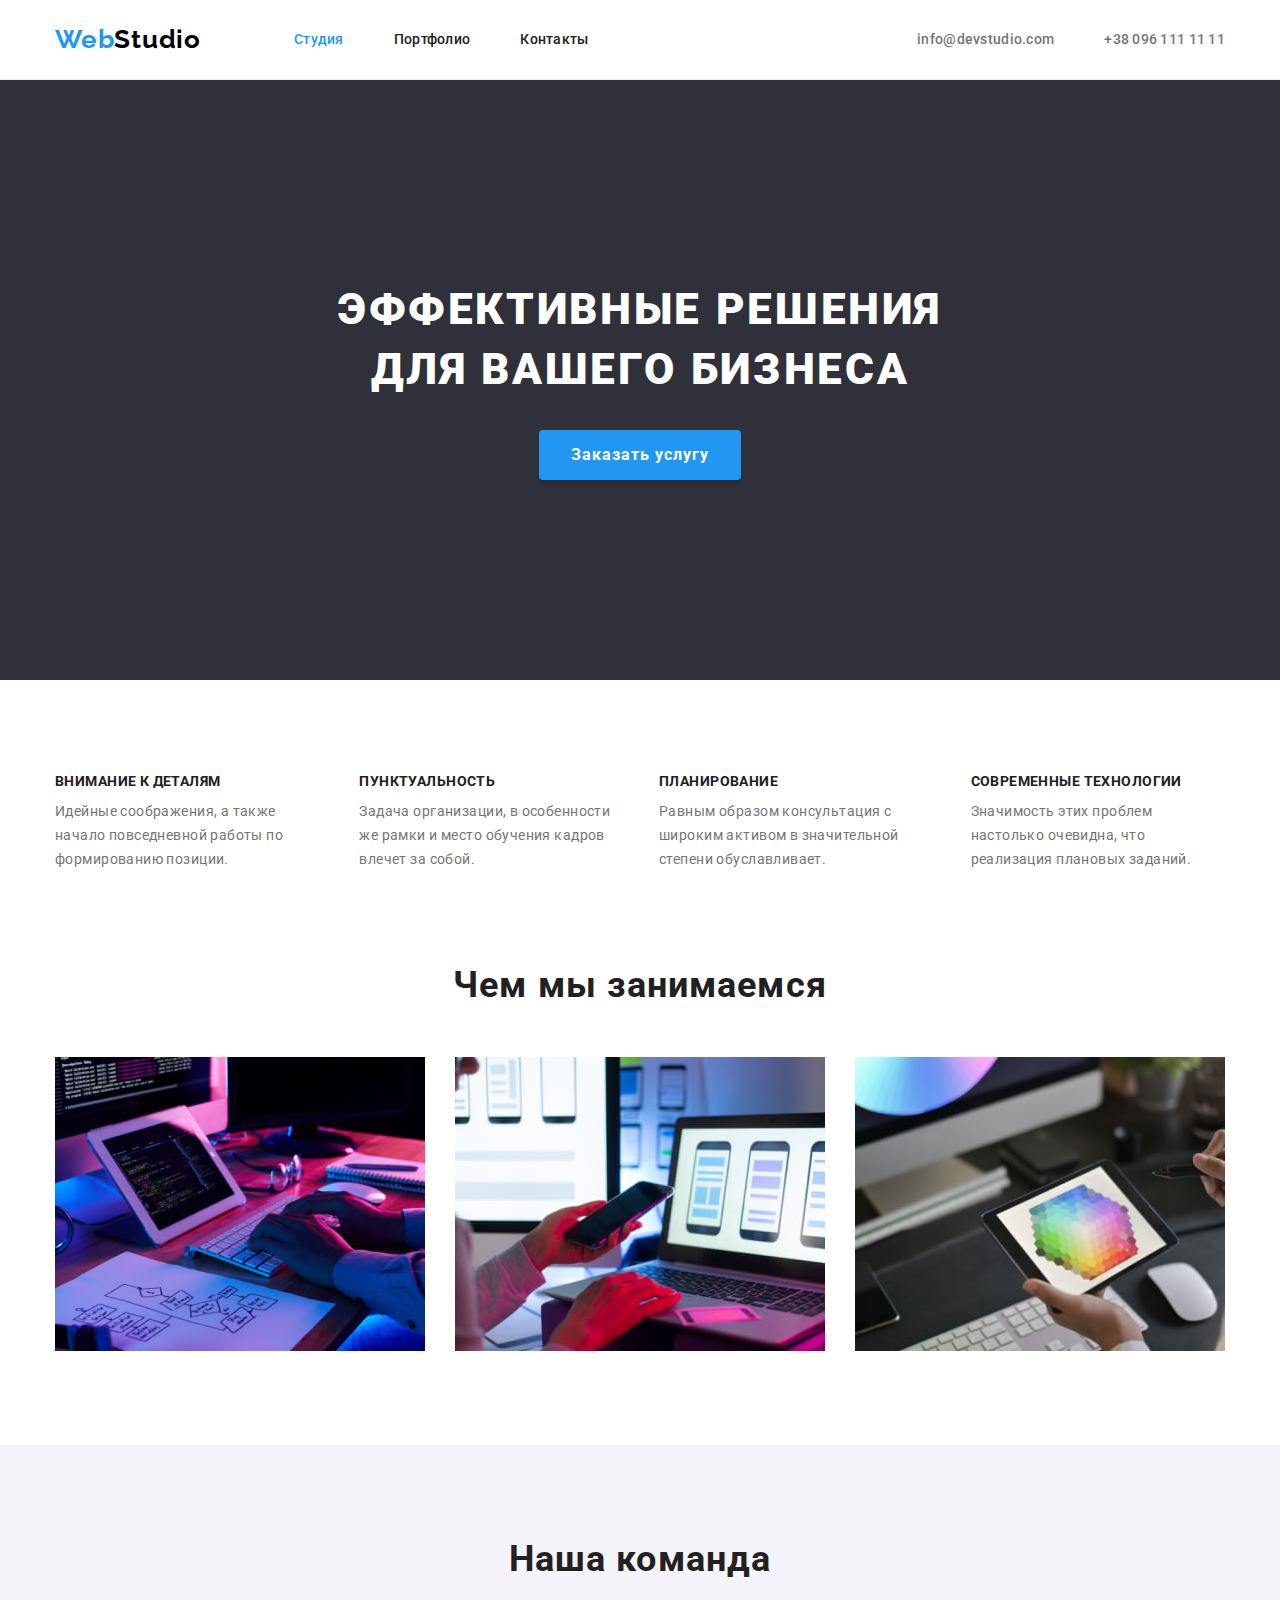
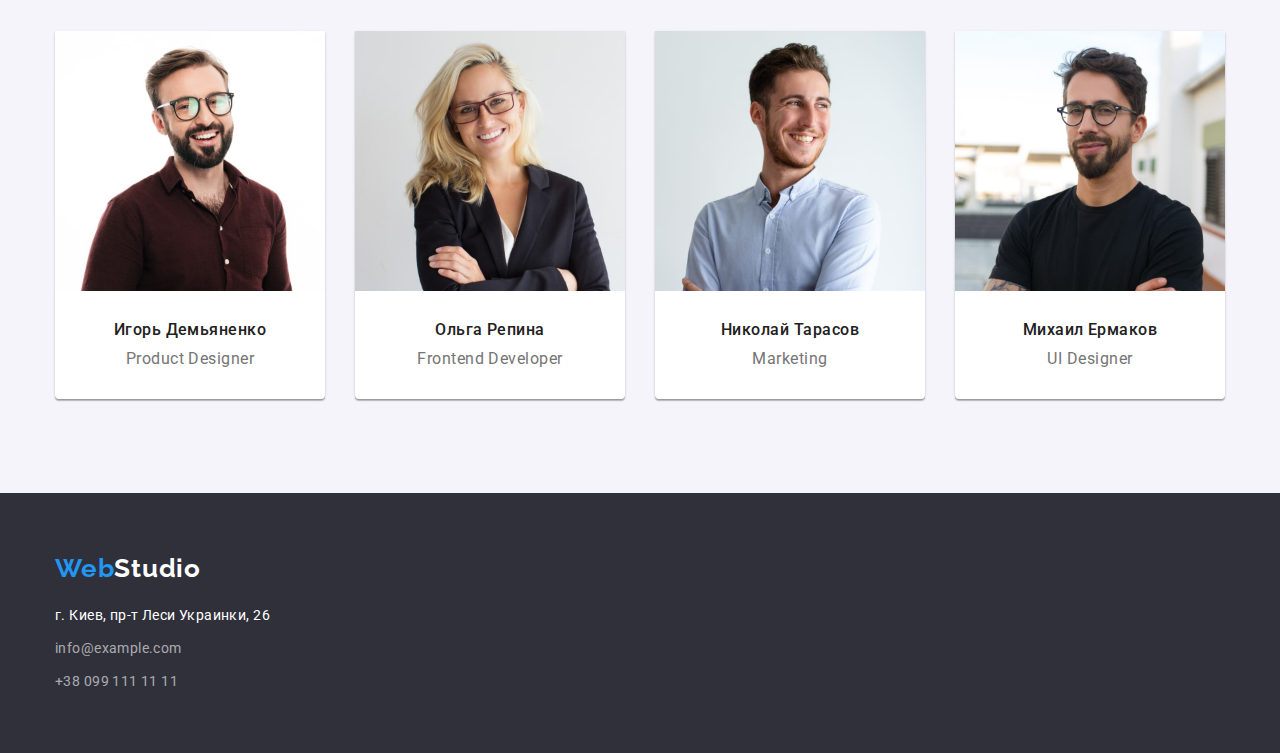
==== index.html @ 8a4f0a99 "fixed html" ====
<!DOCTYPE html>
<html lang="ru">

<head>
    <meta charset="UTF-8">
    <meta http-equiv="X-UA-Compatible" content="IE=edge">
    <meta name="viewport" content="width=device-width, initial-scale=1.0">
    <title>Web Studio</title>
    <link rel="preconnect" href="https://fonts.googleapis.com">
    <link rel="preconnect" href="https://fonts.gstatic.com" crossorigin>
    <link href="https://fonts.googleapis.com/css2?family=Raleway:wght@700&family=Roboto:wght@400;500;700;900&display=swap"
        rel="stylesheet">
    <link rel="stylesheet" href="https://cdn.jsdelivr.net/npm/modern-normalize@1.1.0/modern-normalize.min.css">
    <link rel="stylesheet" href="./css/styles.css">
</head>

<body>
   
    <header class="page-header">
        <div class="container page-header-container" >
            <a href="./index.html" class="link logo header-logo" lang="en">Web<span class="dark-logo">Studio</span></a>
            
            <nav class="nav">
                <ul class="nav-list list"  >
                    <li class="nav-item"><a class="link nav-link current" href="./index.html">Студия</a></li>
                    <li class="nav-item"><a class="link nav-link" href="./portfolio.html">Портфолио</a></li>
                    <li class="nav-item"><a class="link nav-link" href="">Контакты</a></li>
                </ul>
            </nav>
            <ul class="contacts-list list">
               <li class="contact-item"><a class="link connect-link header-mail" href="mailto:info@devstudio.com">info@devstudio.com</a></li>
               <li class="contact-item"><a class="link connect-link header-tel" href="tel:+380961111111">+38 096 111 11 11</a></li>
            </ul>
        </div>
    </header>

    <main>

        <section class="hero">
            <div class="container">
                <h1 class="hero-title">Эффективные решения для вашего бизнеса</h1>
                <button class="button primary-btn" type="button">Заказать услугу</button>
            </div>
        </section>

        <section class="section">
            <div class="container">
            <h2 class="section-title visually-hidden">Особенности</h2>
                <ul class="list feature-list">
                    <li class="feature-item">
                        <h3 class="feature-title">Внимание к деталям</h3>
                        <p class="feature-text">Идейные соображения, а также начало повседневной работы по формированию позиции.</p>
                    </li>
                    <li class="feature-item">
                        <h3 class="feature-title">Пунктуальность</h3>
                        <p class="feature-text">Задача организации, в особенности же рамки и место обучения кадров влечет за собой.</p>
                    </li>
                    <li class="feature-item">
                        <h3 class="feature-title">Планирование</h3>
                        <p class="feature-text">Равным образом консультация с широким активом в значительной степени обуславливает.</p>
                    </li>
                    <li class="feature-item">
                        <h3 class="feature-title">Современные технологии</h3>
                        <p class="feature-text">Значимость этих проблем настолько очевидна, что реализация плановых заданий.</p>
                    </li>
                </ul>
            </div>
        </section>

        <section class="section work-section">
            <div class="container">
                <h2 class="section-title work-title">Чем мы занимаемся</h2>
                <ul class="list work-list">
                    <li class="work-item"><img src="./images/work/box1.jpg" width="370" height="294" alt="Создаем проект"></li>
                    <li class="work-item"><img src="./images/work/box2.jpg" width="370" height="294" alt="Тестируем проект"></li>
                    <li class="work-item"><img src="./images/work/box3.jpg" width="370" height="294" alt="Изменяем проект"></li>
                </ul>
            </div>
        </section>

        <section class="section team-section">
            <div class="container">
                <h2 class="section-title general-team-title">Наша команда</h2>
                <ul class="list team-list">
                    <li class="team-item">
                        <img class="img-team" width="270" height="260" src="./images/team/img1.jpg" alt="Фото человека">
                        <div class="team-description">
                            <h3 class="team-title">Игорь Демьяненко</h3>
                            <p class="team-text">Product Designer</p>
                        </div>
                    </li>
                    <li class="team-item">
                        <img class="img-team" width="270" height="260" src="./images/team/img2.jpg" alt="Фото человека">
                        <div class="team-description">
                            <h3 class="team-title">Ольга Репина</h3>
                            <p class="team-text">Frontend Developer</p>
                        </div>
                    </li>
                    <li class="team-item">
                        <img class="img-team" width="270" height="260" src="./images/team/img3.jpg" alt="Фото человека">
                        <div class="team-description">
                            <h3 class="team-title">Николай Тарасов</h3>
                            <p class="team-text">Marketing</p>
                        </div>
                    </li>
                    <li class="team-item">
                        <img class="img-team" width="270" height="260" src="./images/team/img4.jpg" alt="Фото человека">
                        <div class="team-description">
                            <h3 class="team-title">Михаил Ермаков</h3>
                            <p class="team-text">UI Designer</p>
                        </div>
                    </li>
                </ul> 
            </div>
        </section>
    </main>

    <footer class="footer">
        <div class="container">
            <a href="./index.html" class="logo link">Web<span class="white-logo">Studio</span></a>
            <address class="address">
                <ul class="list address-list">
                    <li class="address-item"><a class="map link" target="_blank" rel="noopener noreferrer"  href="https://www.google.com.ua/maps/place/бул.+Леси+Украинки,+26,+Киев,+02000/@50.4265807,30.5361918,17z/data=!3m1!4b1!4m5!3m4!1s0x40d4cf0e033ecbe9:0x57a4dffefec77da0!8m2!3d50.4265807!4d30.5383858?hl=ru">г. Киев, пр-т Леси Украинки, 26</a></li>
                    <li class="address-item"><a class="contact-link link" href="mailto:info@example.com">info@example.com</a></li>
                    <li class="address-item"><a class="contact-link link" href="tel:+380991111111">+38 099 111 11 11</a></li>
                </ul>
            </address>
          </div> 
    </footer>

</body>

</html>
---- css/styles.css ----
/* палитра */
/* цвет основного текста #757575 */
/* вторичный цвет текста #212121 */
/* белый  #FFFFFF */
/* прозрачный белый rgba(255, 255, 255, 0.6) */
/* акцент #2196F3 */
/* акцент фона-темный #2F303A */
/* цвет фона серый #F5F4FA */
:root{
    --font-family:'Roboto', sans-serif;
    --font-family-secondary:'Raleway',sans-serif;

    --primary-text-color:#757575;
    --secondary-text-color:#212121;
    --white-color:#FFF;
    --transparent-text-color:rgba(255, 255, 255, 0.6);

    --accent-blue:#2196F3;
    --accent-dark:#000;

    --accent-bgc:#2F303A;
    --secondary-bgc:#F5F4FA;

    
}

h1,
h2,
h3,
h4,
p{
    margin-top: 0;
    margin-bottom: 0;
}

ul,
ol{
    margin-top: 0;
    margin-bottom: 0;
    padding-left: 0;
}
img{
    height: auto;
    max-width: 100%;
    display: block;
}

/* Common style */
body{
    color:var(--primary-text-color) ;
    background-color:var(--primary-bgc-color);
    font-family:var(--font-family);
    font-size: 14px;
    letter-spacing: 0.03em;
}
.visually-hidden {
    position: absolute;
    white-space: nowrap;
    width: 1px;
    height: 1px;
    overflow: hidden;
    border: 0;
    padding: 0;
    clip: rect(0 0 0 0);
    clip-path: inset(50%);
    margin: -1px;
}
.list{
    list-style: none;
}
.link{
    text-decoration: none;
    font-family: inherit;
    color:inherit;
}
.button{
    font-size: 16px;
    border: none;

    background-color: transparent;
    color: inherit;
    
    cursor: pointer;

    display: inline-block;


}
.section{
    padding-top: 94px;
    padding-bottom: 94px;
}
.section-title{
    font-weight: 700;
    font-size: 36px;
    line-height: 1.16;
    letter-spacing: 0.03em;
    text-align: center;

    color: var(--secondary-text-color);
}
.logo{
    font-family:var(--font-family-secondary) ;
    font-weight: 700;
    font-size: 26px;
    letter-spacing: 0.03em;
    line-height: 1.19;
    color: var(--accent-blue);
}
.container{
    width: 1200px;
    margin: 0 auto;
    padding-left: 15px;
    padding-right: 15px;

   
}

/* Header */
.page-header{
    padding-top: 24px;
    padding-bottom: 24px;
    border-bottom: 1px solid #ECECEC;
}
.page-header-container{
    display: flex;
    align-items: center;
}
.header-logo{
    margin-right: 93px;
}

.dark-logo{
    color: var(--accent-dark);
}


.nav-list {
    display: flex;
    align-items: center;
  
}
.nav-item:not(:last-child){
    margin-right: 50px;
}
.nav-link {
    font-weight: 500;
    line-height: 1.14;
    letter-spacing: 0.02em;
    color: var(--secondary-text-color);
}
.nav-link.current {
    color: var(--accent-blue);
}
.connect-link:hover,
.connect-link:focus,
.nav-link:hover,
.nav-link:focus,
.contact-link:hover,
.contact-link:focus,
.map:hover,
.map:focus{
    color: var(--accent-blue);
}
.contacts-list {
    display: flex;
    align-items: center;
    margin-left: auto;
    
}

.connect-link {
    font-weight: 500;
    line-height: 1.14;
    letter-spacing: 0.02em;
}
.contact-item:not(:last-child){
    margin-right:50px;
}

/* Hero */
.hero{
    background-color: var(--accent-bgc);
    padding-top: 200px;
    padding-bottom: 200px;
}
.hero-title{
    font-weight: 900;
    font-size: 44px;
    line-height: 1.36;
    text-align: center;
    letter-spacing: 0.06em;
    text-transform: uppercase;
    
    color: var(--white-color);

    margin-bottom: 30px;
    width: 696px;
    margin-left: auto;
    margin-right: auto;
} 
.primary-btn{
    font-weight: 700;
    line-height: 1.88;
    text-align: center;
    letter-spacing: 0.06em;
    color: var(--white-color);

    background-color: var(--accent-blue);
    
    display: flex;
    align-items: center;
    padding: 10px 32px;
    margin-left: auto;
    margin-right: auto;
    box-shadow: 0px 4px 4px rgba(0, 0, 0, 0.15);
    border-radius: 4px;
}
.primary-btn:hover,
.primary-btn:focus{
    color: var(--secondary-text-color);
    background-color: var(--white-color);
    box-shadow: 0px 4px 4px rgba(0, 0, 0, 0.15);
    border-radius: 4px;
}

/* Feature */
.feature-list {
    display: flex;
    column-gap: 30px;
    
}
.feature-item{
    flex-basis: calc((100%-90px)/4);

}
.feature-title {
    font-size: 14px;
    line-height: 1.14;
    text-transform: uppercase;
    color: var(--secondary-text-color);

    margin-bottom: 10px;
    
}

.feature-text {
    line-height: 1.71;
}

/* Work */
.work-section{
    padding-top: 0px;
}
.work-title{
    margin-bottom: 50px;
}
.work-list{
    display: flex;
    column-gap: 30px;

}
.work-item{
    flex-basis:calc((100%-60px)/3);
}

/* Team */
.team-section{
    background-color:var(--secondary-bgc);
}
.general-team-title{
    margin-bottom: 50px;
}
.team-list {
    display: flex;
    gap: 30px;
}
.team-item{
    background: #FFFFFF;
    box-shadow: 0px 1px 3px rgba(0, 0, 0, 0.12), 0px 1px 1px rgba(0, 0, 0, 0.14), 0px 2px 1px rgba(0, 0, 0, 0.2);
    border-radius: 0px 0px 4px 4px;
    flex-basis: calc((100%-90px)/4);
}
.team-description{
    padding-top: 30px;
    padding-bottom: 30px;
}

.team-title {
    font-weight: 500;
    font-size: 16px;
    line-height: 1.18;
    letter-spacing: 0.03em;
    text-align: center;
    color: var(--secondary-text-color);

    margin-bottom: 10px;
}

.team-text {
    font-size: 16px;
    letter-spacing: 0.03em;
    line-height: 1.18;
    text-align: center;
}

/* Footer */
.footer {
    background-color: var(--accent-bgc);
    padding-top: 60px;
    padding-bottom: 60px;
}

.white-logo{
    color: var(--white-color);
}
.address {
    font-style: normal;
    margin-top: 20px;
}

.map {
    line-height: 1.71;
    color:var(--white-color);
}

.address-item:not(:last-child){
    margin-bottom: 9px;
}
.contact-link {
    line-height: 1.71;
    color: var(--transparent-text-color);
}

/* Portfolio */
.filter-btn{
    display: flex;
    justify-content: center;
    margin-bottom: 50px;
    
}
.filter-item:not(:last-child){
    margin-right: 8px;
}
.secondary-btn{
    font-weight: 500;
    letter-spacing: 0.03em;
    line-height: 1.62;
    text-align: center;
    
    color: var(--secondary-text-color);
    background:var(--secondary-bgc);
    margin-left: auto;
    margin-right: auto;
    padding: 6px 22px;
    border-radius: 4px;
}
.secondary-btn:hover,
.secondary-btn:focus{
    box-shadow: 0px 3px 1px rgba(0, 0, 0, 0.1), 0px 1px 2px rgba(0, 0, 0, 0.08), 0px 2px 2px rgba(0, 0, 0, 0.12);
    border-radius: 4px;
    color: var(--white-color);
    background-color: var(--accent-blue);
}
.portfolio-list{
    display: flex;
    flex-wrap: wrap;
    gap: 30px;
}

.portfolio-description{
    background: #FFFFFF;
    border: 1px solid #EEEEEE;
    padding: 20px 24px;
}
.portfolio-title {
    font-size: 18px;
    line-height: 2;
    letter-spacing: 0.06em;
    color: var(--secondary-text-color);

    margin-bottom: 4px;

}

.portfolio-text {
    font-size: 16px;
    letter-spacing: 0.03em;
    line-height: 1.88;
}
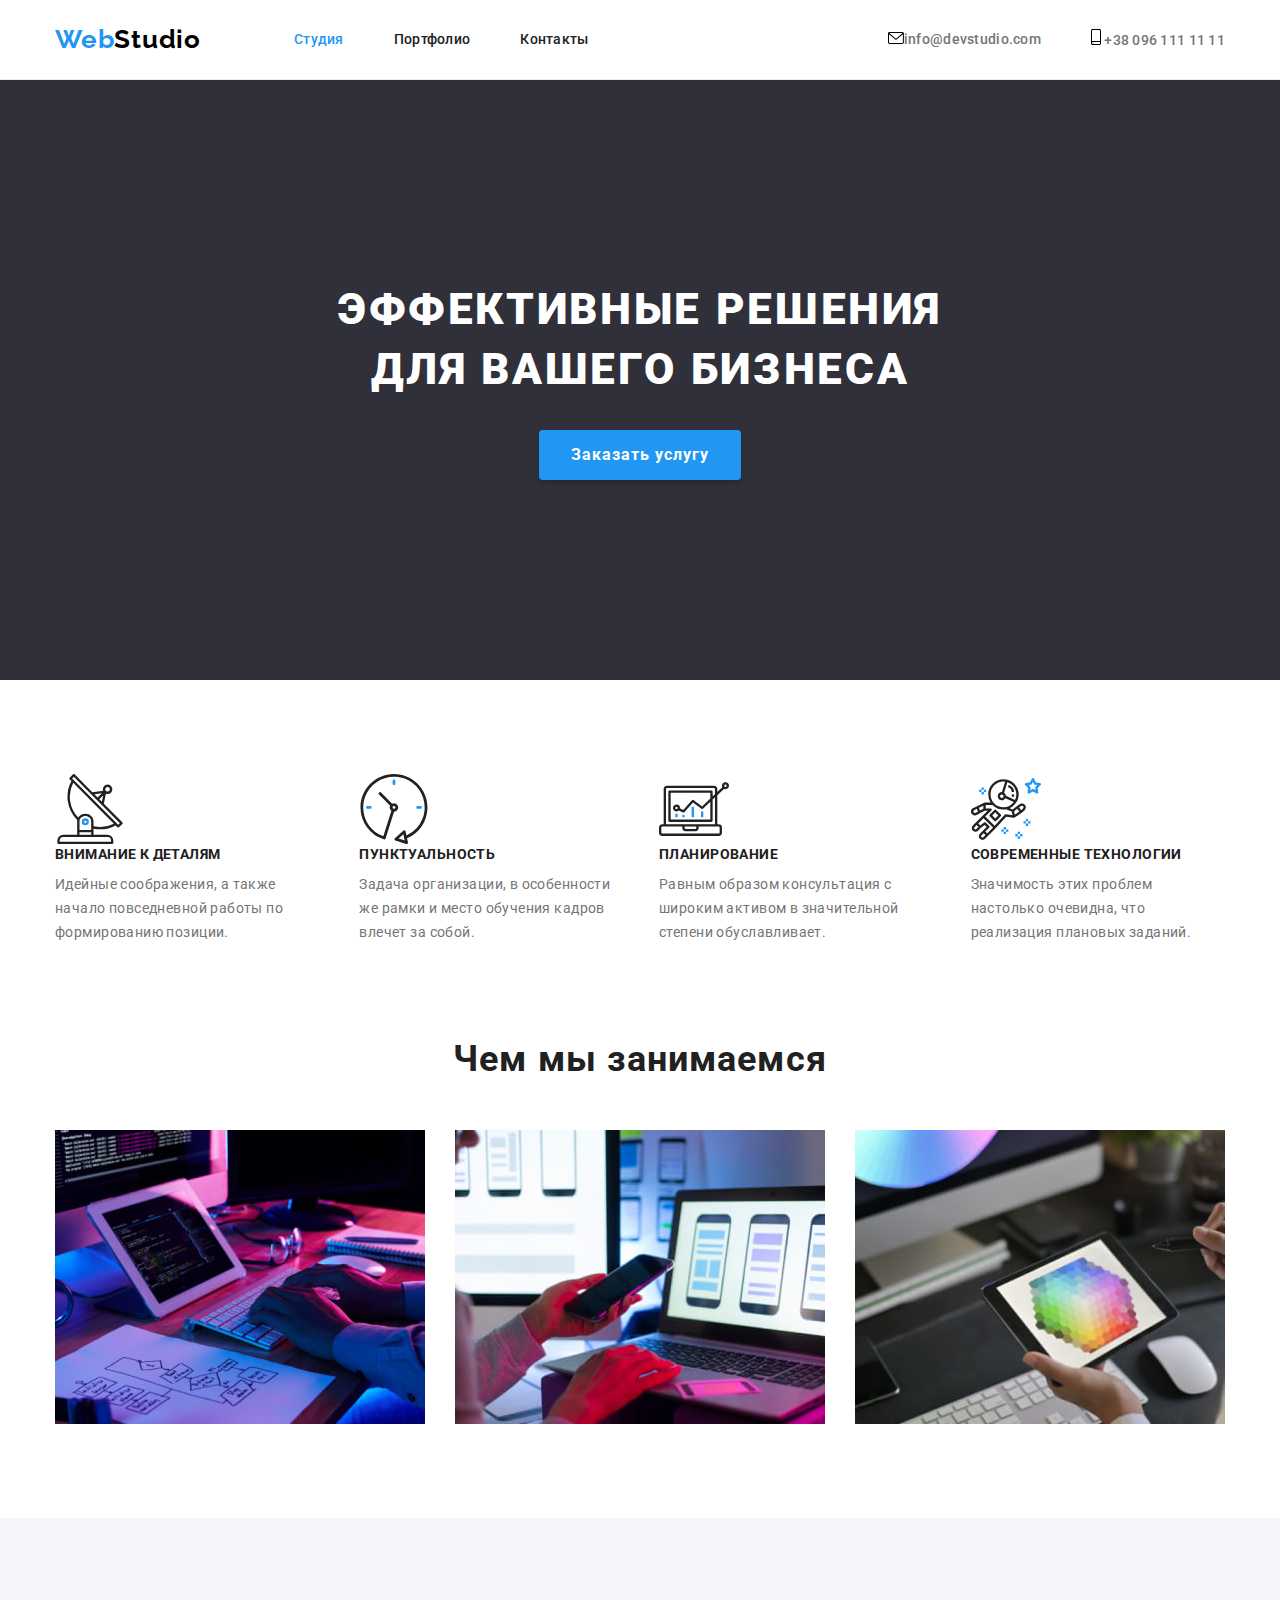
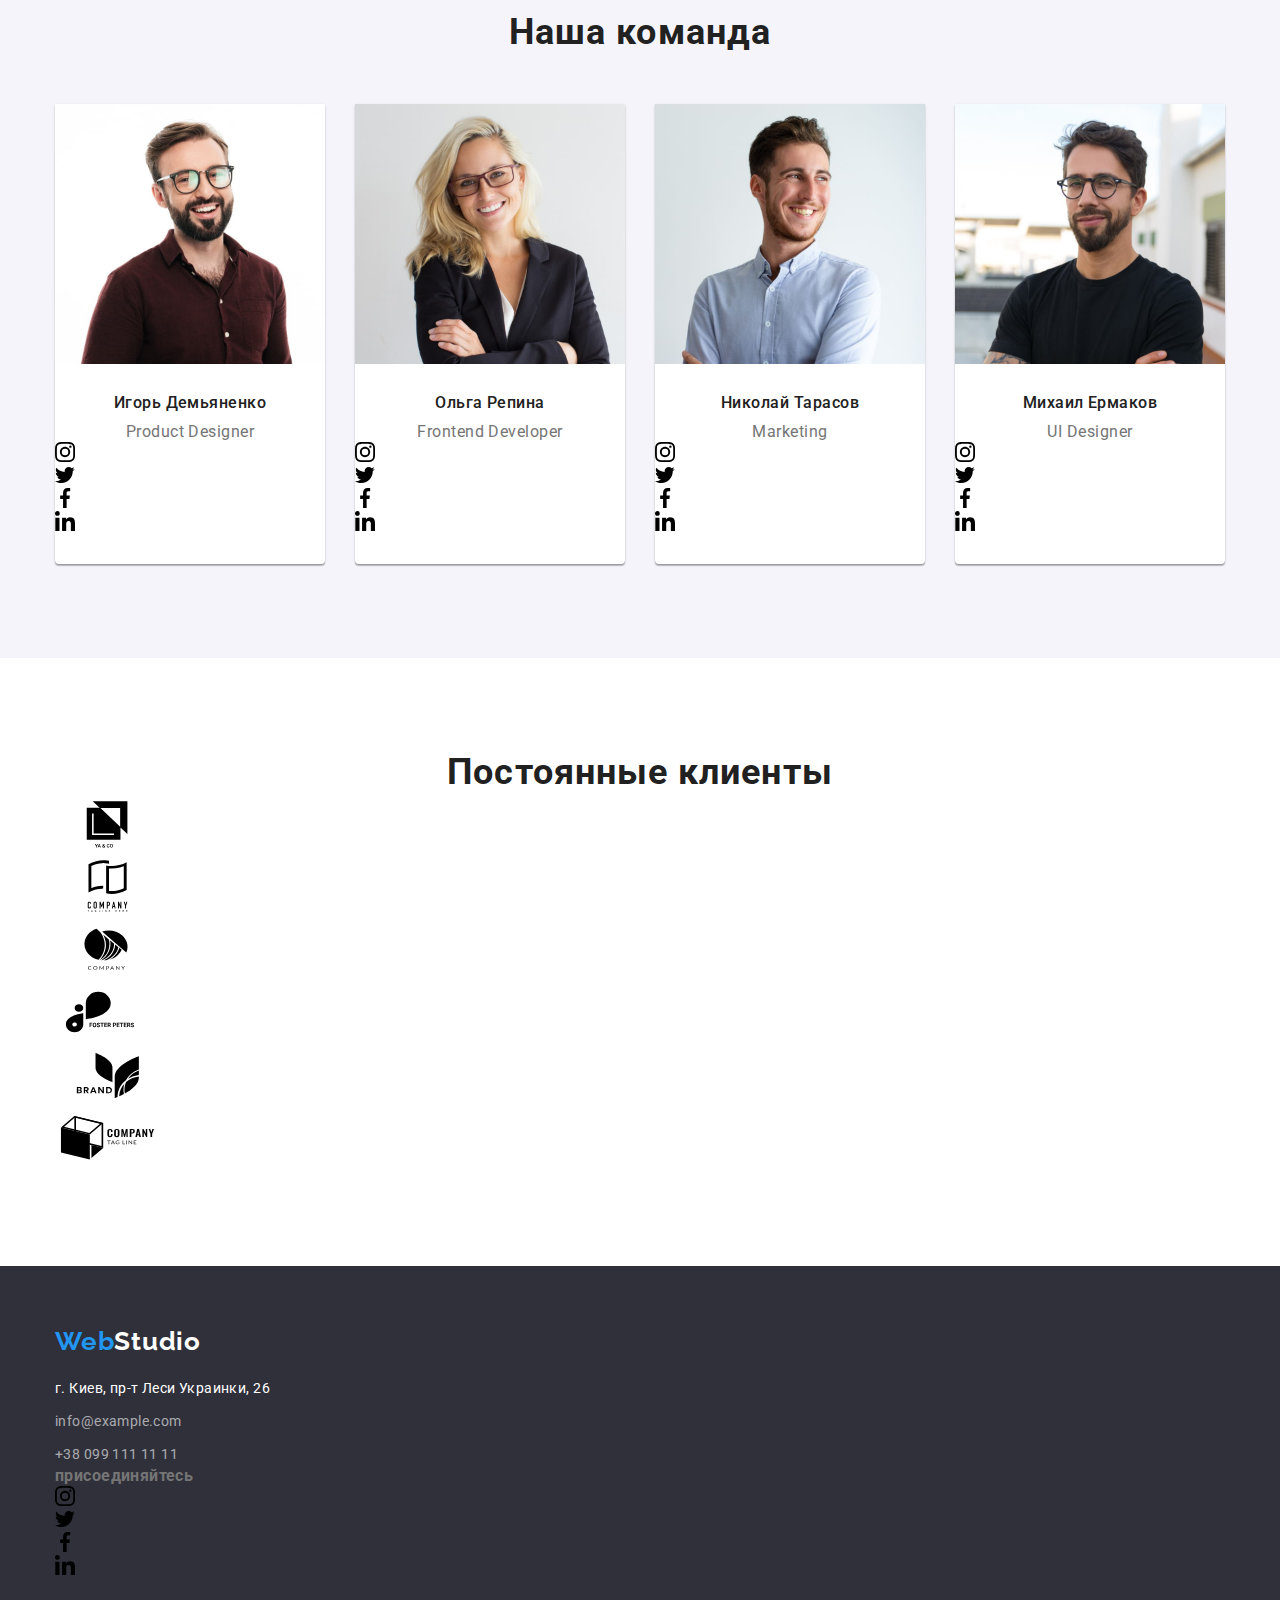
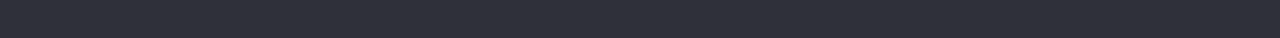
==== commit 82e298c7: "fixed html" ====
--- a/index.html
+++ b/index.html
@@ -28,8 +28,16 @@
                 </ul>
             </nav>
             <ul class="contacts-list list">
-               <li class="contact-item"><a class="link connect-link header-mail" href="mailto:info@devstudio.com">info@devstudio.com</a></li>
-               <li class="contact-item"><a class="link connect-link header-tel" href="tel:+380961111111">+38 096 111 11 11</a></li>
+               <li class="contact-item">
+                <a class="link connect-link header-mail" href="mailto:info@devstudio.com">
+                    <svg class="contacts-icon" width="16" height="12">
+                    <use href="./images/svg/sprite.svg#icon-envelope"></use>
+                </svg>info@devstudio.com</a></li>
+               <li class="contact-item">
+                <a class="link connect-link header-tel" href="tel:+380961111111"><svg class="contacts-icon" width="10" height="16">
+                    <use href="./images/svg/sprite.svg#icon-smartphone"></use>
+                </svg>
+                +38 096 111 11 11</a></li>
             </ul>
         </div>
     </header>
@@ -48,18 +56,39 @@
             <h2 class="section-title visually-hidden">Особенности</h2>
                 <ul class="list feature-list">
                     <li class="feature-item">
+                        <div class="feature-box">
+                            <svg class="feature-icon" width="70" height="70">
+                                <use href="./images/svg/sprite.svg#icon-antenna"></use>
+                            </svg>
+                        </div>
                         <h3 class="feature-title">Внимание к деталям</h3>
                         <p class="feature-text">Идейные соображения, а также начало повседневной работы по формированию позиции.</p>
                     </li>
                     <li class="feature-item">
+                        <div class="feature-box">
+                            <svg class="feature-icon" width="70" height="70">
+                                <use href="./images/svg/sprite.svg#icon-clock"></use>
+                            </svg>
+                        </div>
                         <h3 class="feature-title">Пунктуальность</h3>
                         <p class="feature-text">Задача организации, в особенности же рамки и место обучения кадров влечет за собой.</p>
+                        
                     </li>
                     <li class="feature-item">
+                        <div class="feature-box">
+                            <svg class="feature-icon" width="70" height="70">
+                                <use href="./images/svg/sprite.svg#icon-diagram"></use>
+                            </svg>
+                        </div>
                         <h3 class="feature-title">Планирование</h3>
                         <p class="feature-text">Равным образом консультация с широким активом в значительной степени обуславливает.</p>
                     </li>
                     <li class="feature-item">
+                        <div class="feature-box">
+                            <svg class="feature-icon" width="70" height="70">
+                                <use href="./images/svg/sprite.svg#icon-astronaut"></use>
+                            </svg>
+                        </div>
                         <h3 class="feature-title">Современные технологии</h3>
                         <p class="feature-text">Значимость этих проблем настолько очевидна, что реализация плановых заданий.</p>
                     </li>
@@ -87,6 +116,36 @@
                         <div class="team-description">
                             <h3 class="team-title">Игорь Демьяненко</h3>
                             <p class="team-text">Product Designer</p>
+                            <ul class="social-list list">
+                                <li class="social-list-item">
+                                    <a href="" class="social-list-link link">
+                                        <svg class="social-list-icon"width="20" height="20">
+                                            <use href="./images/svg/sprite.svg#icon-instagram"></use>
+                                        </svg>
+                                    </a>
+                                </li>
+                                <li class="social-list-item">
+                                    <a href="" class="social-list-link link">
+                                        <svg class="social-list-icon" width="20" height="20">
+                                            <use href="./images/svg/sprite.svg#icon-twitter"></use>
+                                        </svg>
+                                    </a>
+                                </li>
+                                <li class="social-list-item">
+                                    <a href="" class="social-list-link link">
+                                        <svg class="social-list-icon" width="20" height="20">
+                                            <use href="./images/svg/sprite.svg#icon-facebook"></use>
+                                        </svg>
+                                    </a>
+                                </li>
+                                <li class="social-list-item">
+                                    <a href="" class="social-list-link link">
+                                        <svg class="social-list-icon" width="20" height="20">
+                                            <use href="./images/svg/sprite.svg#icon-linkedin"></use>
+                                        </svg>
+                                    </a>
+                                </li>
+                            </ul>
                         </div>
                     </li>
                     <li class="team-item">
@@ -94,6 +153,37 @@
                         <div class="team-description">
                             <h3 class="team-title">Ольга Репина</h3>
                             <p class="team-text">Frontend Developer</p>
+                            <ul class="social-list list">
+                                <li class="social-list-item">
+                                    <a href="" class="social-list-link link">
+                                        <svg class="social-list-icon" width="20" height="20">
+                                            <use href="./images/svg/sprite.svg#icon-instagram"></use>
+                                        </svg>
+                                    </a>
+                                </li>
+                                <li class="social-list-item">
+                                    <a href="" class="social-list-link link">
+                                        <svg class="social-list-icon" width="20" height="20">
+                                            <use href="./images/svg/sprite.svg#icon-twitter"></use>
+                                        </svg>
+                                    </a>
+                                </li>
+                                <li class="social-list-item">
+                                    <a href="" class="social-list-link link">
+                                        <svg class="social-list-icon" width="20" height="20">
+                                            <use href="./images/svg/sprite.svg#icon-facebook"></use>
+                                        </svg>
+                                    </a>
+                                </li>
+                                <li class="social-list-item">
+                                    <a href="" class="social-list-link link">
+                                        <svg class="social-list-icon" width="20" height="20">
+                                            <use href="./images/svg/sprite.svg#icon-linkedin"></use>
+                                        </svg>
+                                    </a>
+                                </li>
+                            </ul>
+                            
                         </div>
                     </li>
                     <li class="team-item">
@@ -101,6 +191,36 @@
                         <div class="team-description">
                             <h3 class="team-title">Николай Тарасов</h3>
                             <p class="team-text">Marketing</p>
+                            <ul class="social-list list">
+                                <li class="social-list-item">
+                                    <a href="" class="social-list-link link">
+                                        <svg class="social-list-icon" width="20" height="20">
+                                            <use href="./images/svg/sprite.svg#icon-instagram"></use>
+                                        </svg>
+                                    </a>
+                                </li>
+                                <li class="social-list-item">
+                                    <a href="" class="social-list-link link">
+                                        <svg class="social-list-icon" width="20" height="20">
+                                            <use href="./images/svg/sprite.svg#icon-twitter"></use>
+                                        </svg>
+                                    </a>
+                                </li>
+                                <li class="social-list-item">
+                                    <a href="" class="social-list-link link">
+                                        <svg class="social-list-icon" width="20" height="20">
+                                            <use href="./images/svg/sprite.svg#icon-facebook"></use>
+                                        </svg>
+                                    </a>
+                                </li>
+                                <li class="social-list-item">
+                                    <a href="" class="social-list-link link">
+                                        <svg class="social-list-icon" width="20" height="20">
+                                            <use href="./images/svg/sprite.svg#icon-linkedin"></use>
+                                        </svg>
+                                    </a>
+                                </li>
+                            </ul>
                         </div>
                     </li>
                     <li class="team-item">
@@ -108,23 +228,139 @@
                         <div class="team-description">
                             <h3 class="team-title">Михаил Ермаков</h3>
                             <p class="team-text">UI Designer</p>
+                            <ul class="social-list list">
+                                <li class="social-list-item">
+                                    <a href="" class="social-list-link link">
+                                        <svg class="social-list-icon" width="20" height="20">
+                                            <use href="./images/svg/sprite.svg#icon-instagram"></use>
+                                        </svg>
+                                    </a>
+                                </li>
+                                <li class="social-list-item">
+                                    <a href="" class="social-list-link link">
+                                        <svg class="social-list-icon" width="20" height="20">
+                                            <use href="./images/svg/sprite.svg#icon-twitter"></use>
+                                        </svg>
+                                    </a>
+                                </li>
+                                <li class="social-list-item">
+                                    <a href="" class="social-list-link link">
+                                        <svg class="social-list-icon" width="20" height="20">
+                                            <use href="./images/svg/sprite.svg#icon-facebook"></use>
+                                        </svg>
+                                    </a>
+                                </li>
+                                <li class="social-list-item">
+                                    <a href="" class="social-list-link link">
+                                        <svg class="social-list-icon" width="20" height="20">
+                                            <use href="./images/svg/sprite.svg#icon-linkedin"></use>
+                                        </svg>
+                                    </a>
+                                </li>
+                            </ul>
                         </div>
                     </li>
                 </ul> 
             </div>
         </section>
+        <section class="section client-section">
+            <div class="container">
+                <h2 class="section-title client-title">Постоянные клиенты</h2>
+                <ul class="client-list list">
+                    <li class="client-list-item">
+                        <a href="" class="client-list-link link">
+                            <svg class="client-list-icon"width="106" height="60">
+                                <use href="./images/svg/sprite.svg#icon-client1"></use>
+                            </svg>
+                        </a>
+                    </li>
+                    <li class="client-list-item">
+                        <a href="" class="client-list-link link">
+                            <svg class="client-list-icon" width="106" height="60">
+                                <use href="./images/svg/sprite.svg#icon-client2"></use>
+                            </svg>
+                        </a>
+                    </li>
+                    <li class="client-list-item">
+                        <a href="" class="client-list-link link">
+                            <svg class="client-list-icon" width="106" height="60">
+                                <use href="./images/svg/sprite.svg#icon-client3"></use>
+                            </svg>
+                        </a>
+                    </li>
+                    <li class="client-list-item">
+                        <a href="" class="client-list-link link">
+                            <svg class="client-list-icon" width="106" height="60">
+                                <use href="./images/svg/sprite.svg#icon-client4"></use>
+                            </svg>
+                        </a>
+                    </li>
+                    <li class="client-list-item">
+                        <a href="" class="client-list-link link">
+                            <svg class="client-list-icon" width="106" height="60">
+                                <use href="./images/svg/sprite.svg#icon-client5"></use>
+                            </svg>
+                        </a>
+                    </li>
+                    <li class="client-list-item">
+                        <a href="" class="client-list-link link">
+                            <svg class="client-list-icon" width="106" height="60">
+                                <use href="./images/svg/sprite.svg#icon-client6"></use>
+                            </svg>
+                        </a>
+                    </li>
+                </ul>
+            </div>
+        </section>
     </main>
 
     <footer class="footer">
-        <div class="container">
-            <a href="./index.html" class="logo link">Web<span class="white-logo">Studio</span></a>
-            <address class="address">
-                <ul class="list address-list">
-                    <li class="address-item"><a class="map link" target="_blank" rel="noopener noreferrer"  href="https://www.google.com.ua/maps/place/бул.+Леси+Украинки,+26,+Киев,+02000/@50.4265807,30.5361918,17z/data=!3m1!4b1!4m5!3m4!1s0x40d4cf0e033ecbe9:0x57a4dffefec77da0!8m2!3d50.4265807!4d30.5383858?hl=ru">г. Киев, пр-т Леси Украинки, 26</a></li>
-                    <li class="address-item"><a class="contact-link link" href="mailto:info@example.com">info@example.com</a></li>
-                    <li class="address-item"><a class="contact-link link" href="tel:+380991111111">+38 099 111 11 11</a></li>
-                </ul>
-            </address>
+        <div class="container footer-container">
+            <div class="footer-address">
+                <a href="./index.html" class="logo link">Web<span class="white-logo">Studio</span></a>
+                <address class="address">
+                    <ul class="list address-list">
+                        <li class="address-item"><a class="map link" target="_blank" rel="noopener noreferrer"
+                                href="https://www.google.com.ua/maps/place/бул.+Леси+Украинки,+26,+Киев,+02000/@50.4265807,30.5361918,17z/data=!3m1!4b1!4m5!3m4!1s0x40d4cf0e033ecbe9:0x57a4dffefec77da0!8m2!3d50.4265807!4d30.5383858?hl=ru">г.
+                                Киев, пр-т Леси Украинки, 26</a></li>
+                        <li class="address-item"><a class="contact-link link" href="mailto:info@example.com">info@example.com</a></li>
+                        <li class="address-item"><a class="contact-link link" href="tel:+380991111111">+38 099 111 11 11</a></li>
+                    </ul>
+                </address>
+            </div>
+            <div class="subscribe">
+                <h3 class="social-title">присоединяйтесь</h3>
+                <ul class="social-subscribe-list list">
+                    <li class="subscribe-list-item">
+                        <a href="" class="subscribe-list-link link">
+                            <svg class="subscribe-list-icon" width="20" height="20">
+                                <use href="./images/svg/sprite.svg#icon-instagram"></use>
+                            </svg>
+                        </a>
+                    </li>
+                    <li class="subscribe-list-item">
+                        <a href="" class="subscribe-list-link link">
+                            <svg class="subscribe-list-icon"width="20" height="20">
+                                <use href="./images/svg/sprite.svg#icon-twitter"></use>
+                            </svg>
+                        </a>
+                    </li>
+                    <li class="subscribe-list-item">
+                        <a href="" class="subscribe-list-link link">
+                            <svg class="subscribe-list-icon" width="20" height="20">
+                                <use href="./images/svg/sprite.svg#icon-facebook"></use>
+                            </svg>
+                        </a>
+                    </li>
+                    <li class="subscribe-list-item">
+                        <a href="" class="subscribe-list-link link">
+                            <svg class="subscribe-list-icon" width="20" height="20">
+                                <use href="./images/svg/sprite.svg#icon-linkedin"></use>
+                            </svg>
+                        </a>
+                    </li>
+                </ul>
+            </div>
           </div> 
     </footer>
 
